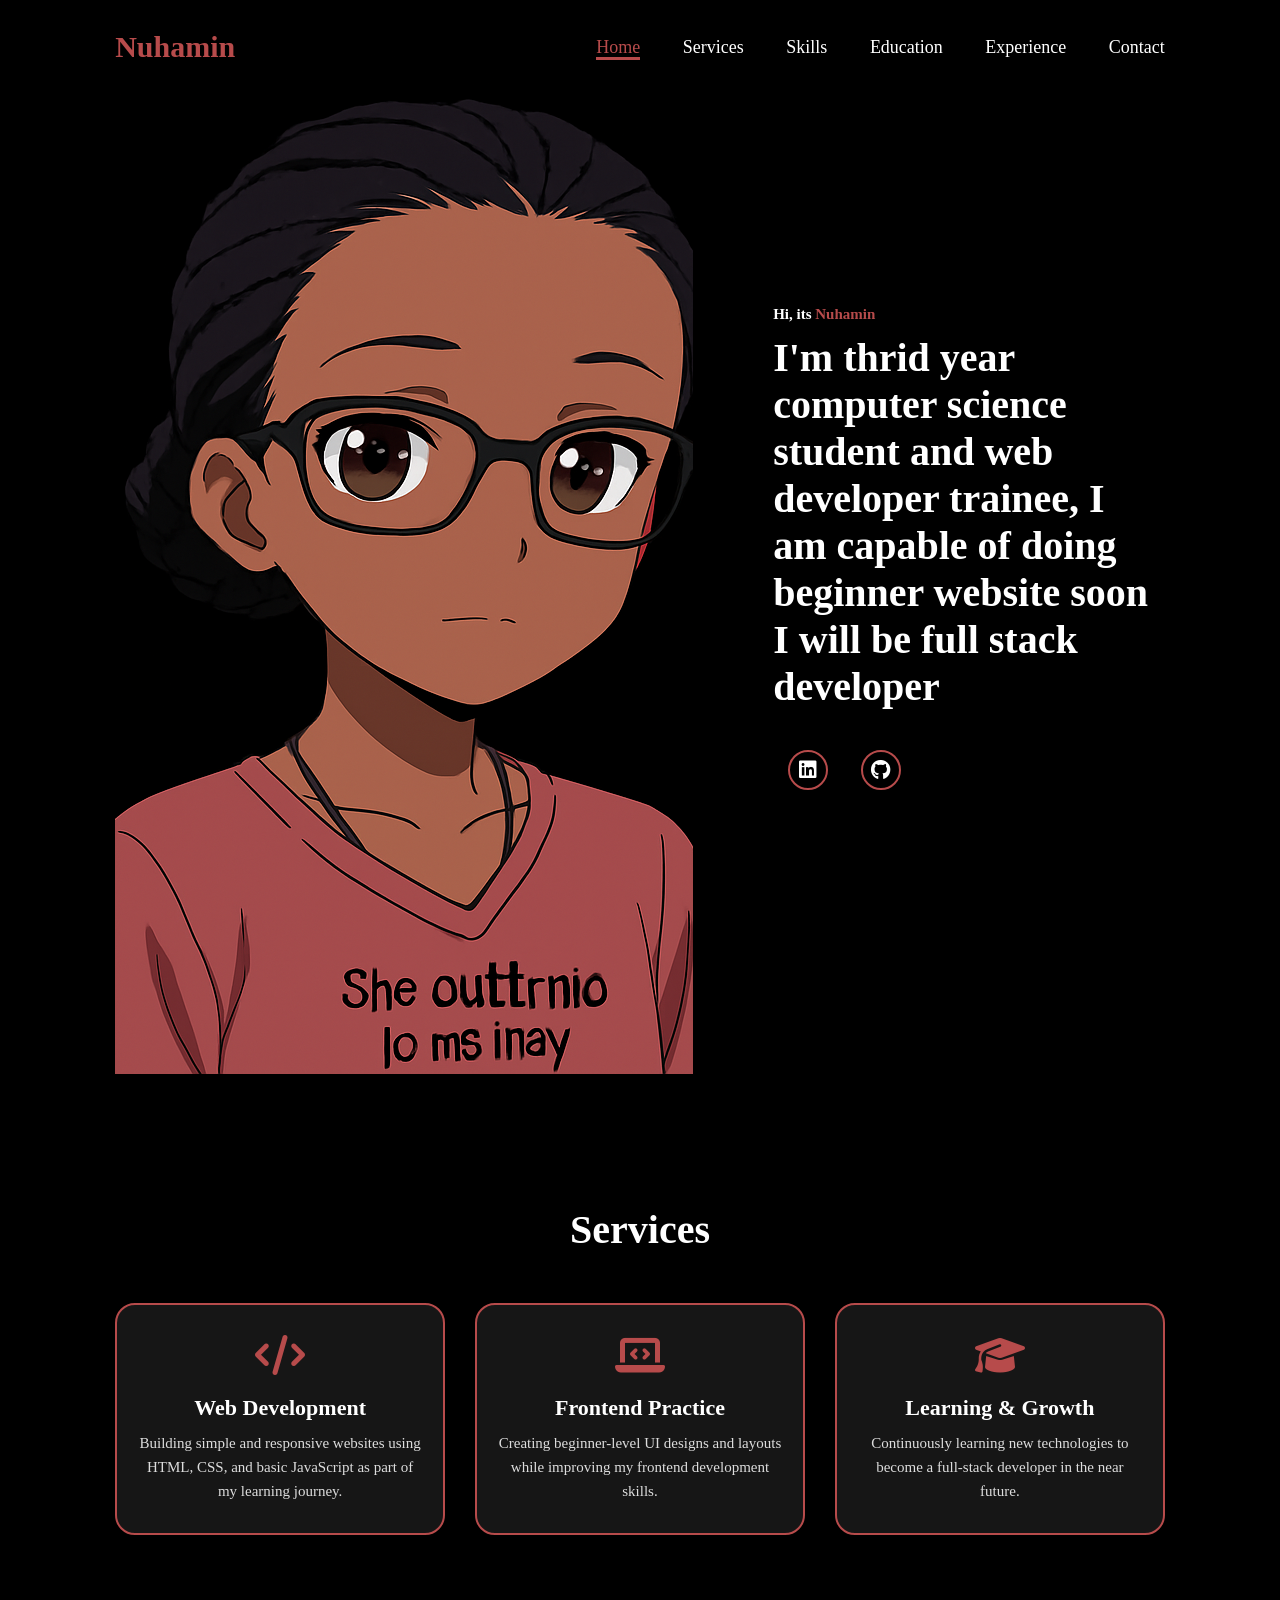
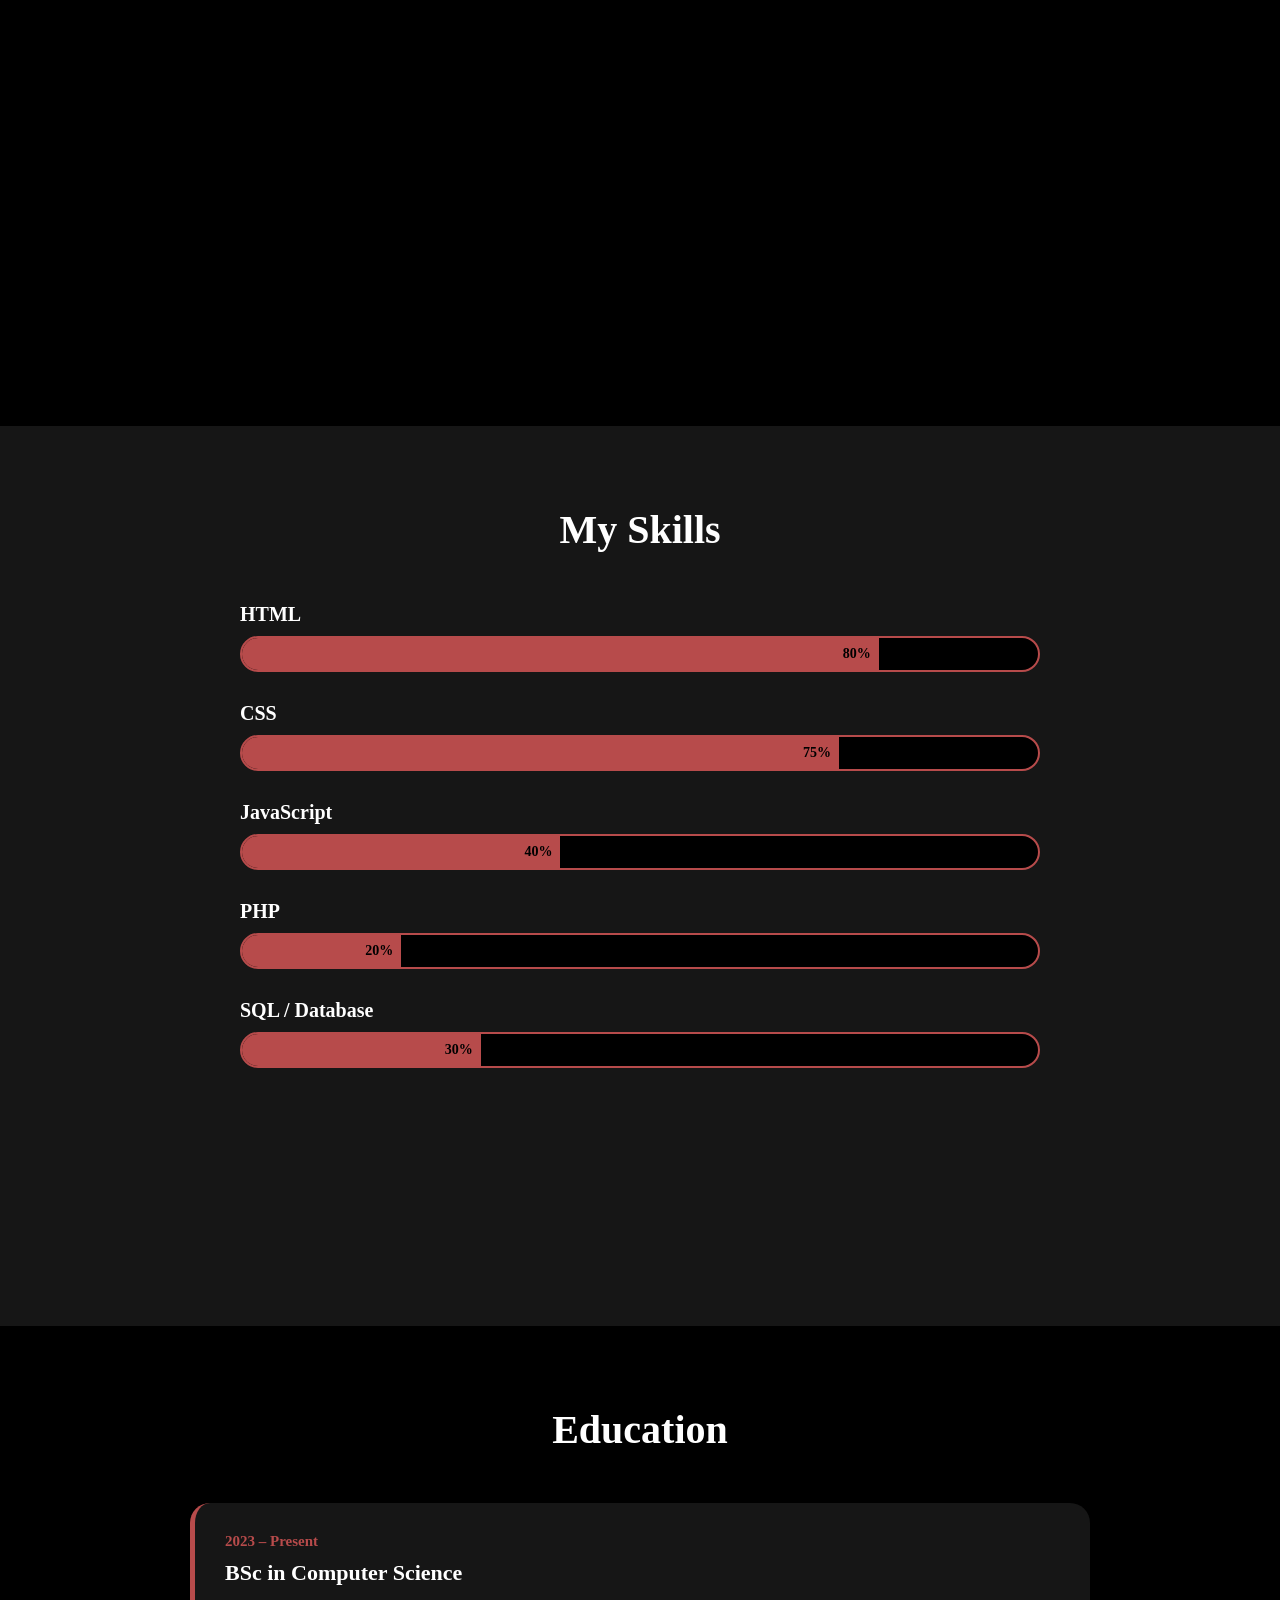
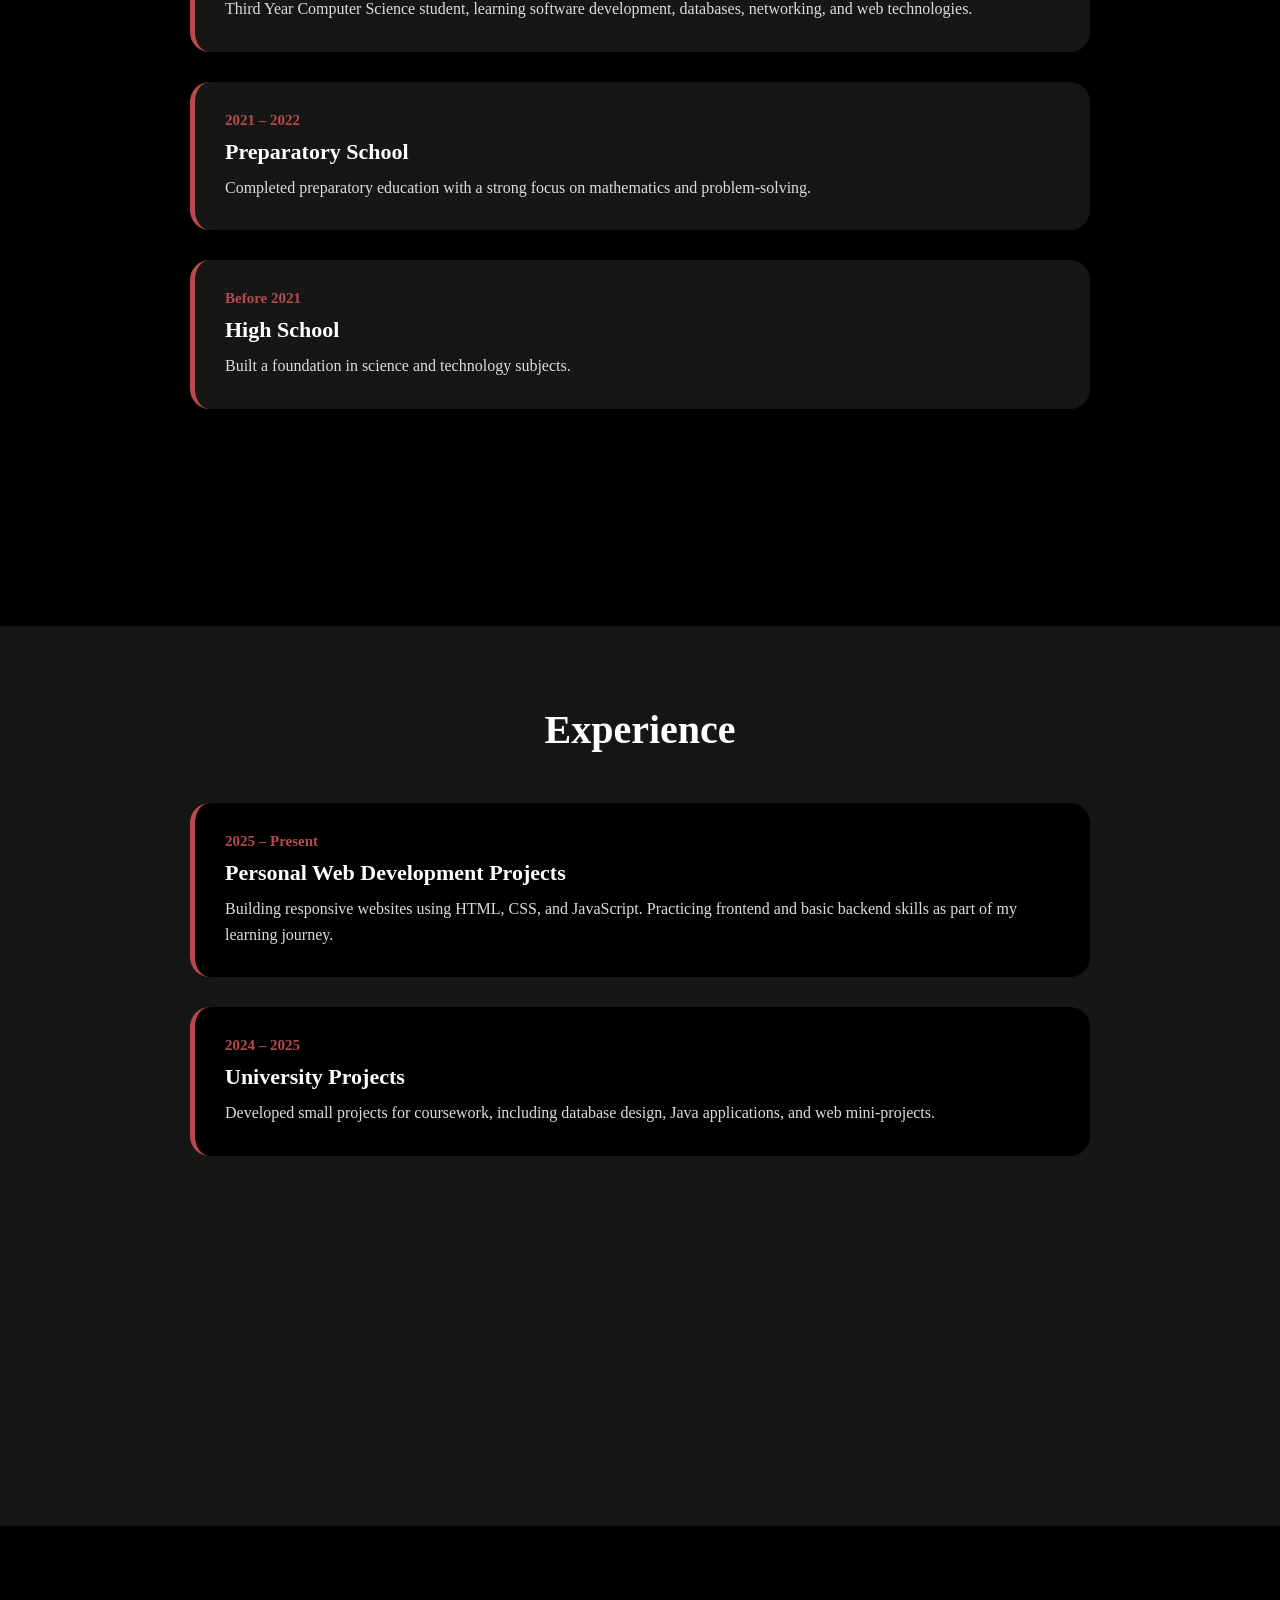
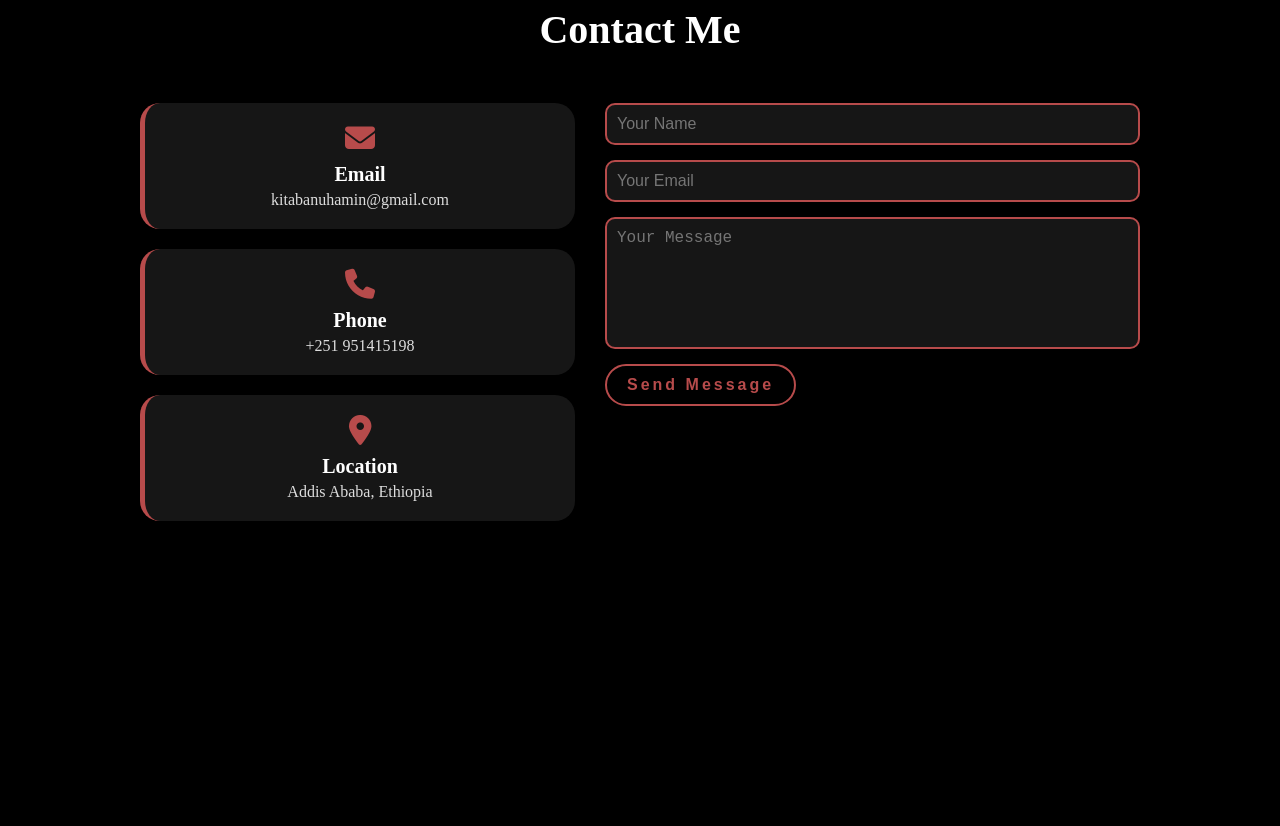
==== index.html @ d0e61592 "Rename portifolio.html to index.html" ====
<!doctype html>
<html lang="en">
  <head>
    <meta charset="UTF-8" />
    <meta name="viewport" content="width=device-width, initial-scale=1.0" />
    <title>Responsive portifolio website</title>
    <link rel="stylesheet" href="portifolio.css" />
    <link
      rel="stylesheet"
      href="https://cdnjs.cloudflare.com/ajax/libs/font-awesome/6.5.2/css/all.min.css"
    />
  </head>
  <body>
    <header>
      <a href="#" class="logo">Nuhamin</a>
      <nav>
        <a href="#" class="active">Home</a>
        <a href="#services">Services</a>
        <a href="#skills">Skills</a>
        <a href="#education">Education</a>
        <a href="#experience">Experience</a>
        <a href="#contact">Contact</a>
      </nav>
    </header>
    <section class="home">
      <div class="home-img">
        <img src="Nuha.png" alt="" />
      </div>
      <div class="home-content">
        <h1>Hi, its <span>Nuhamin</span></h1>
        <br />
        <h3 class="typing-text">
          I'm thrid year computer science student and web developer trainee, I
          am capable of doing beginner website soon I will be full stack
          developer
        </h3>

        <div class="social-icon">
          <a href="https://www.linkedin.com/in/Nuhamin Dagne">
            <i class="fab fa-linkedin"></i
          ></a>
          <a
            href="https://github.com/marmlu
"
          >
            <i class="fab fa-github"></i
          ></a>
        </div>
      </div>
    </section>
    <section class="services" id="services">
      <h2 class="section-title">Services</h2>

      <div class="services-container">
        <div class="service-box">
          <i class="fas fa-code"></i>
          <h3>Web Development</h3>
          <p>
            Building simple and responsive websites using HTML, CSS, and basic
            JavaScript as part of my learning journey.
          </p>
        </div>

        <div class="service-box">
          <i class="fas fa-laptop-code"></i>
          <h3>Frontend Practice</h3>
          <p>
            Creating beginner-level UI designs and layouts while improving my
            frontend development skills.
          </p>
        </div>

        <div class="service-box">
          <i class="fas fa-graduation-cap"></i>
          <h3>Learning & Growth</h3>
          <p>
            Continuously learning new technologies to become a full-stack
            developer in the near future.
          </p>
        </div>
      </div>
    </section>
    <section class="skills" id="skills">
      <h2 class="section-title">My Skills</h2>

      <div class="skills-container">
        <div class="skill-box">
          <h3>HTML</h3>
          <div class="progress-bar">
            <div class="progress html">80%</div>
          </div>
        </div>

        <div class="skill-box">
          <h3>CSS</h3>
          <div class="progress-bar">
            <div class="progress css">75%</div>
          </div>
        </div>

        <div class="skill-box">
          <h3>JavaScript</h3>
          <div class="progress-bar">
            <div class="progress js">40%</div>
          </div>
        </div>

        <div class="skill-box">
          <h3>PHP</h3>
          <div class="progress-bar">
            <div class="progress java">20%</div>
          </div>
        </div>

        <div class="skill-box">
          <h3>SQL / Database</h3>
          <div class="progress-bar">
            <div class="progress sql">30%</div>
          </div>
        </div>
      </div>
    </section>
    <section class="education" id="education">
      <h2 class="section-title">Education</h2>

      <div class="education-container">
        <div class="education-box">
          <span class="year">2023 – Present</span>
          <h3>BSc in Computer Science</h3>
          <p>
            Third Year Computer Science student, learning software development,
            databases, networking, and web technologies.
          </p>
        </div>

        <div class="education-box">
          <span class="year">2021 – 2022</span>
          <h3>Preparatory School</h3>
          <p>
            Completed preparatory education with a strong focus on mathematics
            and problem-solving.
          </p>
        </div>

        <div class="education-box">
          <span class="year">Before 2021</span>
          <h3>High School</h3>
          <p>Built a foundation in science and technology subjects.</p>
        </div>
      </div>
    </section>
    <section class="experience" id="experience">
      <h2 class="section-title">Experience</h2>

      <div class="experience-container">
        <div class="experience-box">
          <span class="year">2025 – Present</span>
          <h3>Personal Web Development Projects</h3>
          <p>
            Building responsive websites using HTML, CSS, and JavaScript.
            Practicing frontend and basic backend skills as part of my learning
            journey.
          </p>
        </div>

        <div class="experience-box">
          <span class="year">2024 – 2025</span>
          <h3>University Projects</h3>
          <p>
            Developed small projects for coursework, including database design,
            Java applications, and web mini-projects.
          </p>
        </div>
      </div>
    </section>
    <section class="contact" id="contact">
      <h2 class="section-title">Contact Me</h2>

      <div class="contact-container">
        <div class="contact-info">
          <div class="info-box">
            <i class="fas fa-envelope"></i>
            <h3>Email</h3>
            <p>kitabanuhamin@gmail.com</p>
          </div>
          <div class="info-box">
            <i class="fas fa-phone"></i>
            <h3>Phone</h3>
            <p>+251 951415198</p>
          </div>
          <div class="info-box">
            <i class="fas fa-map-marker-alt"></i>
            <h3>Location</h3>
            <p>Addis Ababa, Ethiopia</p>
          </div>
        </div>

        <form class="contact-form" action="contact.php" method="POST">
          <input type="text" name="name" placeholder="Your Name" required />
          <input type="email" name="email" placeholder="Your Email" required />
          <textarea
            name="message"
            rows="6"
            placeholder="Your Message"
            required
          ></textarea>
          <button type="submit" name="submit" class="btn">Send Message</button>
        </form>
      </div>
    </section>
  </body>
</html>
---- portifolio.css ----
* {
  margin: 0;
  padding: 0;
  box-sizing: border-box;
  text-decoration: none;
  border: none;
  outline: none;
  font-family: "Poppins" sans-serif;
}

html {
  font-size: 62.5%;
}

body {
  width: 100%;
  height: 100vh;
  overflow-x: hidden;
  background-color: black;
  color: white;
}

header {
  margin-top: 20px;
  position: fixed;
  top: 0;
  left: 0;
  width: 100%;
  padding: 1rem 9%;
  background-color: transparent;
  filter: drop-shadow(10px);
  display: flex;
  justify-content: space-between;
  align-items: center;
  z-index: 100;
}

.logo {
  font-size: 3rem;
  color: #b74b4b;
  font-weight: 800;
  cursor: pointer;
}

.logo:hover {
  transform: scale(1, 1);
}
nav a {
  font-size: 1.8rem;
  color: white;
  margin-left: 4rem;
  font-weight: 500;
  transition: 0.3s easer;
  border-bottom: 3px solid transparent;
}

nav a:hover,
nav a.active {
  color: #b74b4b;
  border-bottom: 3px solid #b74b4b;
}

@media (max-width: 995px) {
  nav {
    position: absolute;
    display: none;
    top: 0;
    right: 0;
    width: 40%;
    border-left: 3px solid #b74b4b;
    border-bottom: 3px solid #b74b4b;
    border-bottom-left-radius: 2rem;
    padding: 1rem solid;
    background-color: #161616;
    border-top: 0.1rem solid rgba(0, 0, 0, 0, 1);
  }

  nav.active {
    display: block;
  }

  nav a {
    display: block;
    font-size: 2rem;
    margin: 3rem;
  }
  nav a:hover,
  nav a.active {
    padding: 1rem;
    padding-radius: 0.5rem;
    border-bottom: 0.5rem solid #b74b4b;
  }
}

section {
  min-height: 100vh;
  padding: 5rem 9% 5rem;
}

.home {
  display: flex;
  justify-content: center;
  align-items: center;
  gap: 8rem;
  background-color: black;
}

.home.home-content h1 {
  font-size: 6rem;
  font-weight: 700px;
  line-height: 1.3;
}

span {
  color: #b74b4b;
}

.home-content h3 {
  font-size: 4rem;
  margin-bottom: 1rem;
  font-weight: 700;
}

.home-content p {
  font-size: 1.6rem;
}

.home-img {
  border-radius: 50%;
}

.home-img.img {
  position: relative;
  width: 30vw;
  border-radius: 50%;
  box-shadow: 0 0 25px solid;
  cursor: pointer;
  transition: 0.2s linear;
}

.home-img.img:hover {
  font-size: 1.8rem;
  font-weight: 500;
}

.social-icon a {
  display: inline-flex;
  justify-content: center;
  align-items: center;
  width: 4rem;
  height: 4rem;
  background-color: transparent;
  border: 0.2rem solid #b74b4b;
  font-size: 2rem;
  border-radius: 50%;
  margin: 3rem 1.5rem 3rem;
  transition: 0.3s ease;
  color: white;
}

.social-icon a:hover {
  color: black;
  transform: scale(1.3) translateY(-5px);
  background-color: #b74b4b;
  box-shadow: 0 0 25px #b74b4b;
}

.btn {
  display: inline-block;
  padding: 1rem 2rem;
  background-color: black;
  border-radius: 4rem;
  font-size: 1.6rem;
  color: #b74b4b;
  letter-spacing: 0.3rem;
  font-weight: 600;
  border: 2px solid #b74b4b;
  transition: 0.3s ease;
  cursor: pointer;
}

.btn:hover {
  transform: scale3d(1.03);
  background-color: #b74b4b;
  color: black;
  border-bottom: 0 0 25px #b74b4b;
}
.typing-text {
  font-size: 34px;
  font-weight: 600;
  min-width: 280px;
}

.typing-text span {
  position: relative;
}

.typing-text span:after {
  content: "";
  background-color: black;
  position: absolute;
  width: calc(100% + 8px);
  height: 100%;
  border-left: 3px solid black;
  right: -8;
  animation: cursor 0.6s infinite;
}

@media (max-width: 1000px) {
  .home {
    gap: 4rem;
  }
}

@media (max-width: 995px) {
  .home {
    flex-direction: column;
    margin: 5rem 4rem;
  }

  .home.home-content h3 {
    font-size: 2.5rem;
  }
  .home-content h1 {
    font-size: 5rem;
  }

  .home-img.img {
    width: 70vw;
    margin-top: 4rem;
  }
}
.services {
  background-color: black;
  padding: 8rem 9%;
  text-align: center;
}

.section-title {
  font-size: 4rem;
  color: white;
  margin-bottom: 5rem;
}

.services-container {
  display: grid;
  grid-template-columns: repeat(auto-fit, minmax(250px, 1fr));
  gap: 3rem;
}

.service-box {
  background-color: #161616;
  padding: 3rem 2rem;
  border-radius: 2rem;
  border: 2px solid #b74b4b;
  transition: 0.3s ease;
}

.service-box i {
  font-size: 4rem;
  color: #b74b4b;
  margin-bottom: 2rem;
}

.service-box h3 {
  font-size: 2.2rem;
  margin-bottom: 1rem;
}

.service-box p {
  font-size: 1.5rem;
  color: #ddd;
  line-height: 1.6;
}

.service-box:hover {
  transform: translateY(-10px);
  box-shadow: 0 0 25px #b74b4b;
}
.skills {
  background-color: #161616;
  padding: 8rem 9%;
  text-align: center;
}

.skills-container {
  max-width: 800px;
  margin: auto;
}

.skill-box {
  margin-bottom: 3rem;
  text-align: left;
}

.skill-box h3 {
  font-size: 2rem;
  margin-bottom: 1rem;
}

.progress-bar {
  width: 100%;
  background-color: black;
  border-radius: 2rem;
  overflow: hidden;
  border: 2px solid #b74b4b;
}

.progress {
  padding: 0.8rem;
  text-align: right;
  font-size: 1.4rem;
  font-weight: bold;
  color: black;
  background-color: #b74b4b;
}

/* Skill Levels */

.progress.html {
  width: 80%;
}

.progress.css {
  width: 75%;
}

.progress.js {
  width: 40%;
}

.progress.java {
  width: 20%;
}

.progress.sql {
  width: 30%;
}
.education {
  background-color: black;
  padding: 8rem 9%;
  text-align: center;
}

.education-container {
  max-width: 900px;
  margin: auto;
  display: flex;
  flex-direction: column;
  gap: 3rem;
}

.education-box {
  background-color: #161616;
  padding: 3rem;
  border-radius: 2rem;
  border-left: 5px solid #b74b4b;
  text-align: left;
  transition: 0.3s ease;
}

.education-box:hover {
  transform: translateX(10px);
  box-shadow: 0 0 25px #b74b4b;
}

.education-box .year {
  font-size: 1.5rem;
  color: #b74b4b;
  font-weight: 600;
}

.education-box h3 {
  font-size: 2.2rem;
  margin: 1rem 0;
}

.education-box p {
  font-size: 1.6rem;
  color: #ddd;
  line-height: 1.6;
}
.experience {
  background-color: #161616;
  padding: 8rem 9%;
  text-align: center;
}

.experience-container {
  max-width: 900px;
  margin: auto;
  display: flex;
  flex-direction: column;
  gap: 3rem;
}

.experience-box {
  background-color: black;
  padding: 3rem;
  border-radius: 2rem;
  border-left: 5px solid #b74b4b;
  text-align: left;
  transition: 0.3s ease;
}

.experience-box:hover {
  transform: translateX(10px);
  box-shadow: 0 0 25px #b74b4b;
}

.experience-box .year {
  font-size: 1.5rem;
  color: #b74b4b;
  font-weight: 600;
}

.experience-box h3 {
  font-size: 2.2rem;
  margin: 1rem 0;
}

.experience-box p {
  font-size: 1.6rem;
  color: #ddd;
  line-height: 1.6;
}
.contact {
  background-color: black;
  padding: 8rem 9%;
  text-align: center;
}

.contact-container {
  display: flex;
  flex-wrap: wrap;
  justify-content: space-between;
  gap: 3rem;
  max-width: 1000px;
  margin: auto;
}

.contact-info {
  flex: 1 1 300px;
  display: flex;
  flex-direction: column;
  gap: 2rem;
}

.info-box {
  background-color: #161616;
  padding: 2rem;
  border-radius: 2rem;
  border-left: 5px solid #b74b4b;
  text-align: center;
}

.info-box i {
  font-size: 3rem;
  color: #b74b4b;
  margin-bottom: 1rem;
}

.info-box h3 {
  font-size: 2rem;
  margin-bottom: 0.5rem;
}

.info-box p {
  font-size: 1.6rem;
  color: #ddd;
}

.contact-form {
  flex: 1 1 400px;
  display: flex;
  flex-direction: column;
  gap: 1.5rem;
}

.contact-form input,
.contact-form textarea {
  padding: 1rem;
  border-radius: 1rem;
  border: 2px solid #b74b4b;
  background-color: #161616;
  color: white;
  font-size: 1.6rem;
  resize: none;
}

.contact-form input:focus,
.contact-form textarea:focus {
  outline: none;
  border-color: #fff;
}

.contact-form .btn {
  align-self: flex-start;
  padding: 1rem 2rem;
  font-size: 1.6rem;
  background-color: black;
  color: #b74b4b;
  border: 2px solid #b74b4b;
  border-radius: 4rem;
  cursor: pointer;
  transition: 0.3s ease;
}

.contact-form .btn:hover {
  background-color: #b74b4b;
  color: black;
  transform: scale(1.05);
}
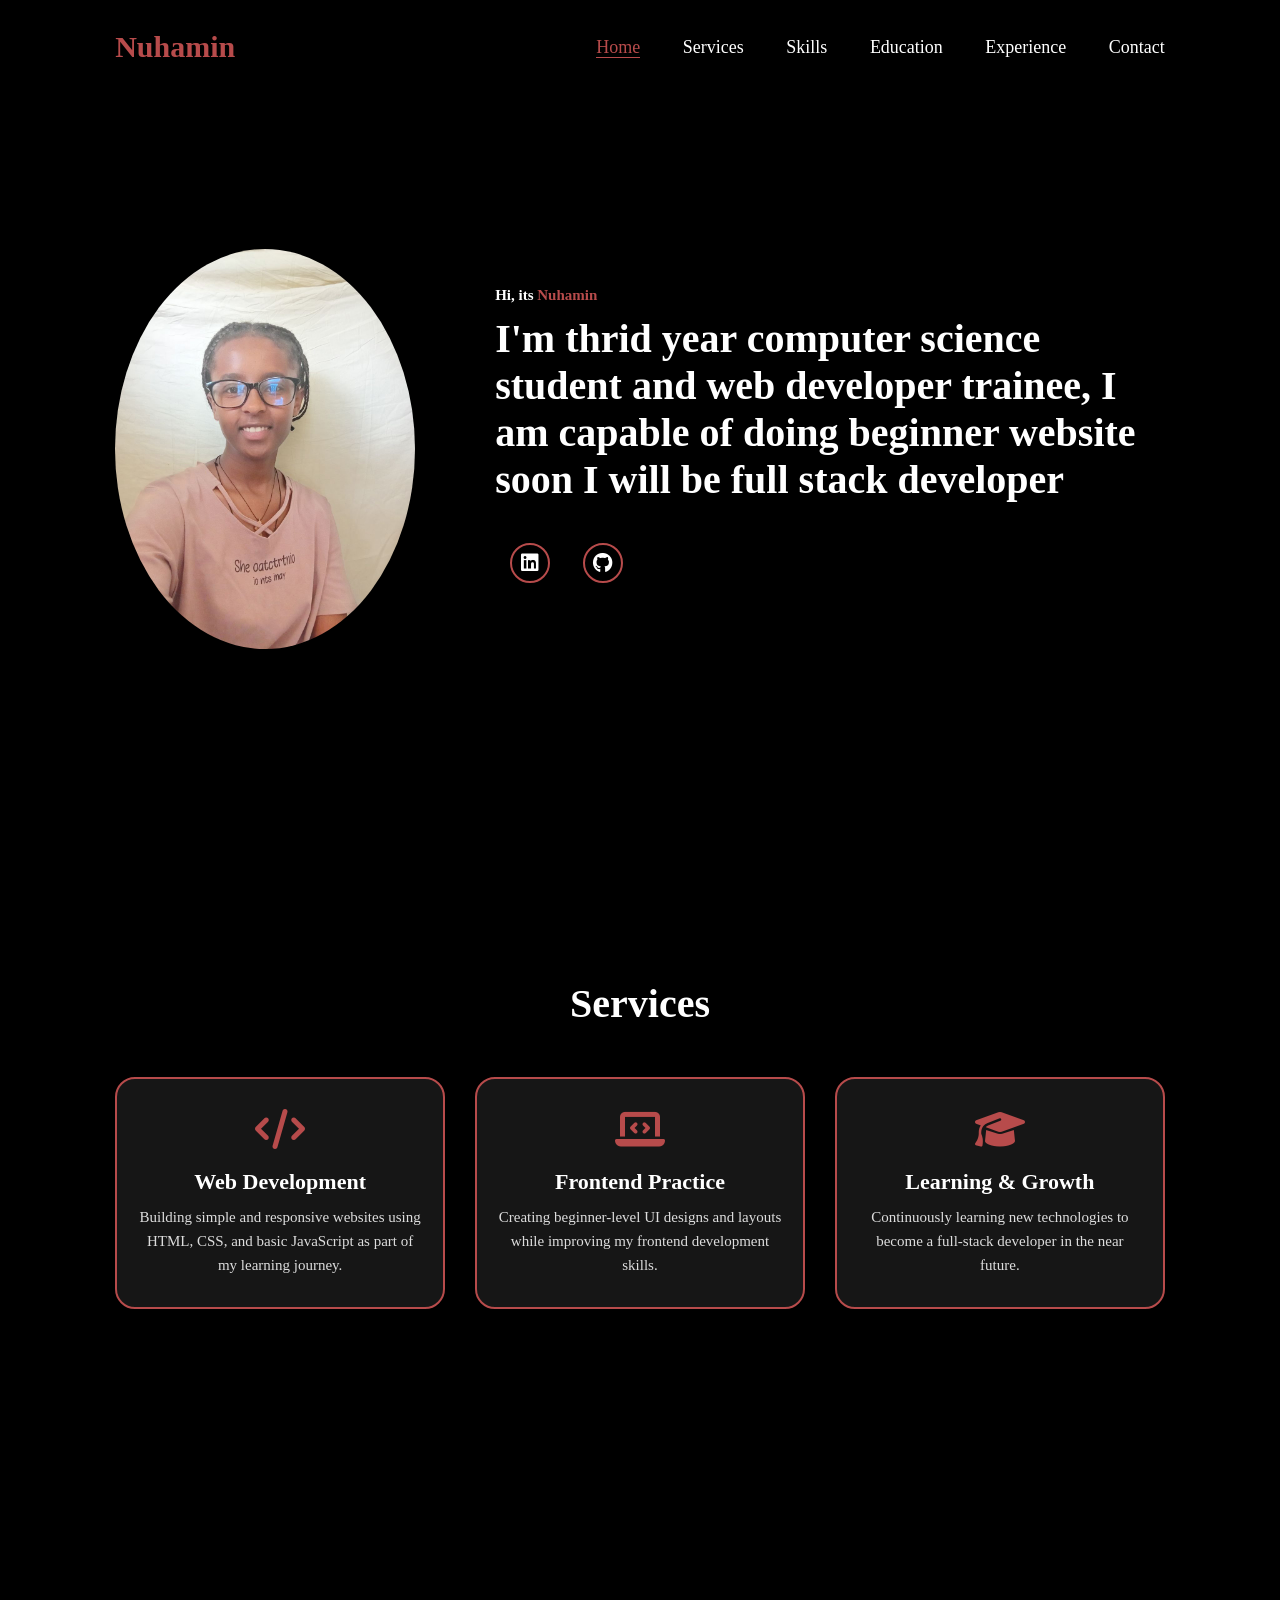
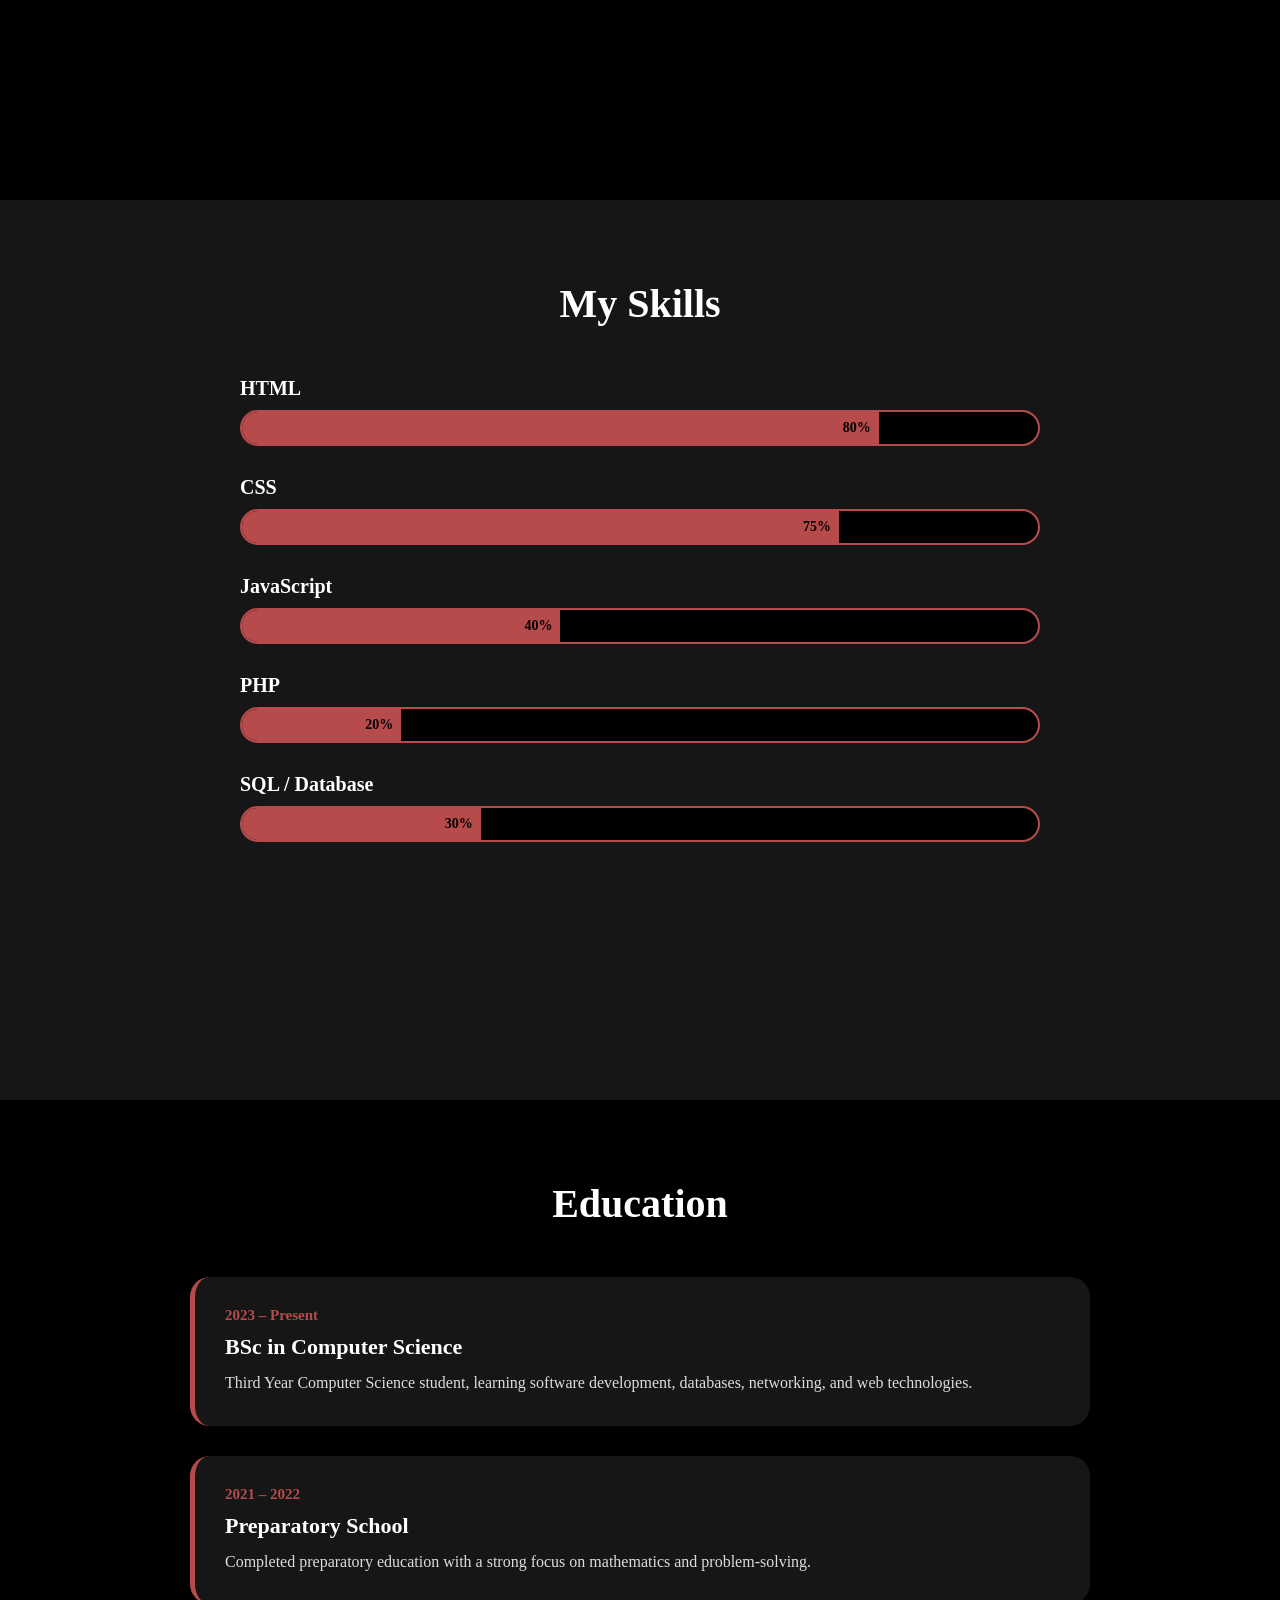
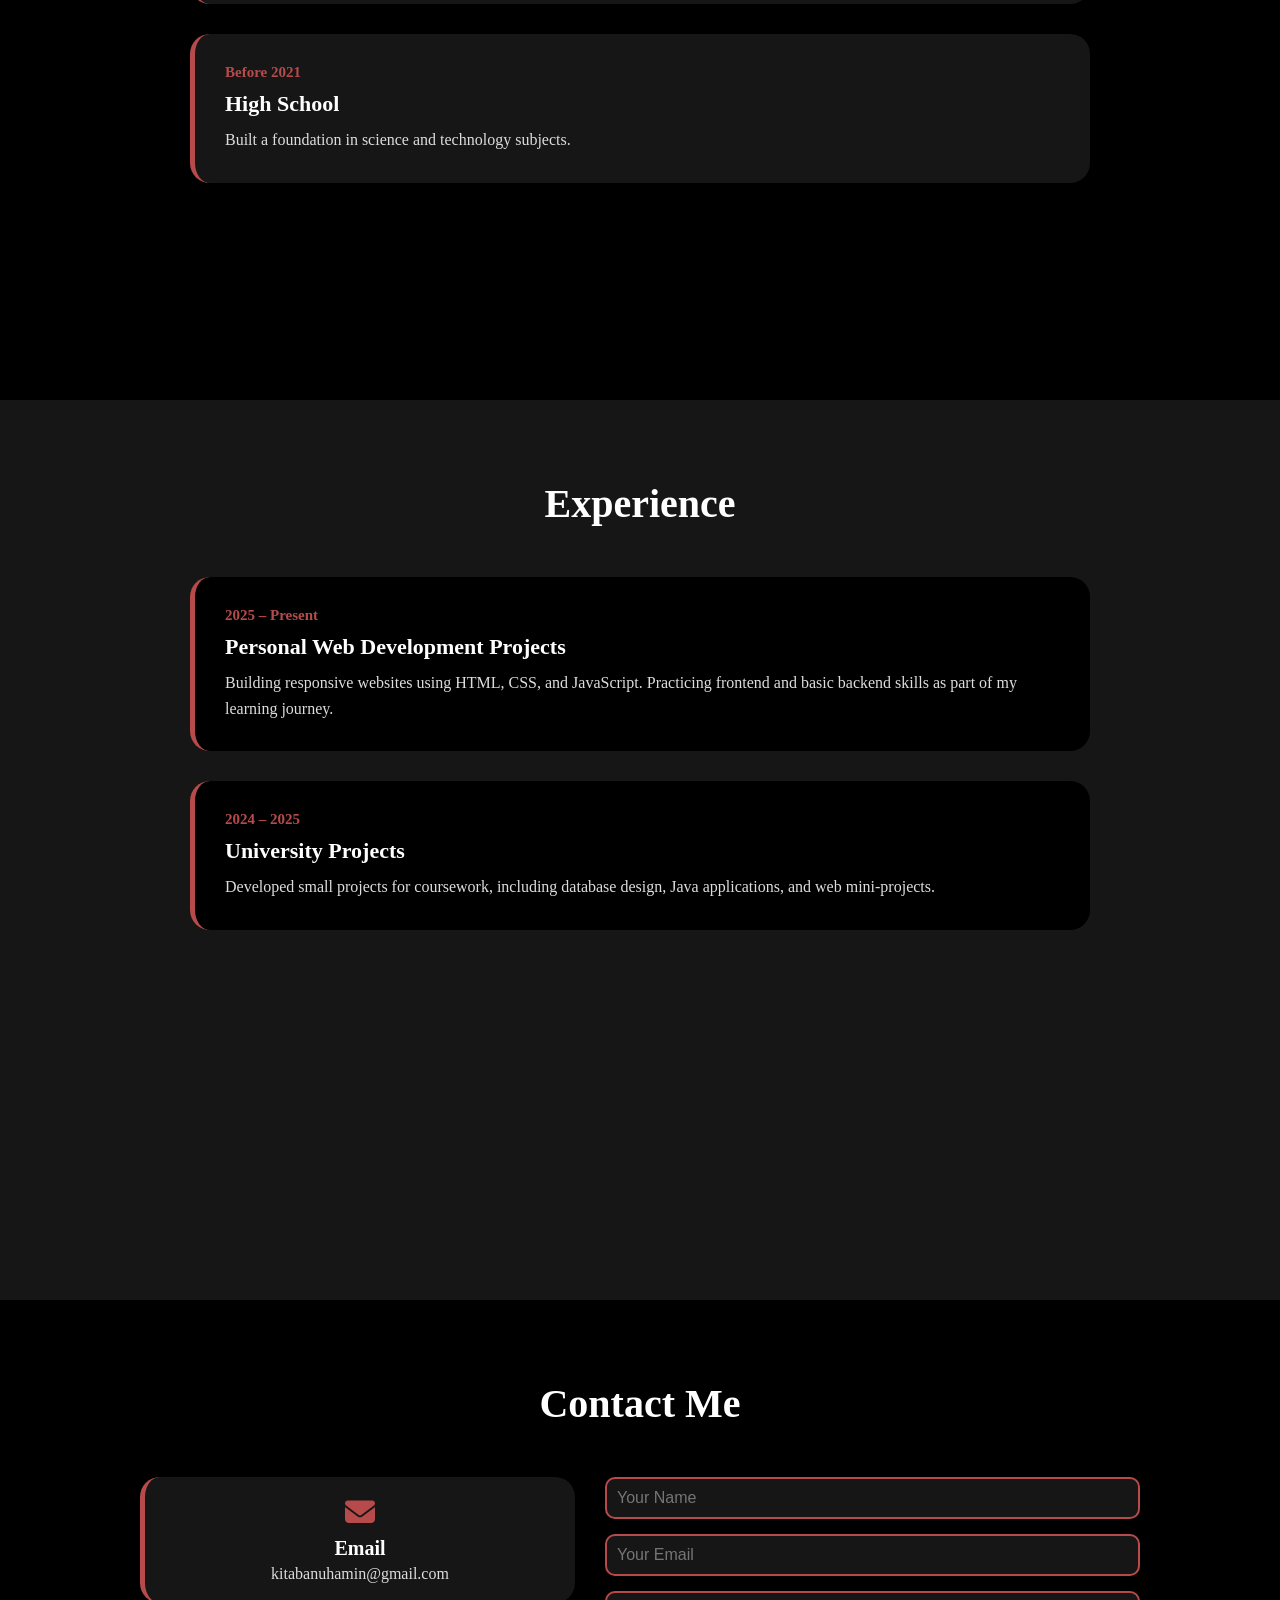
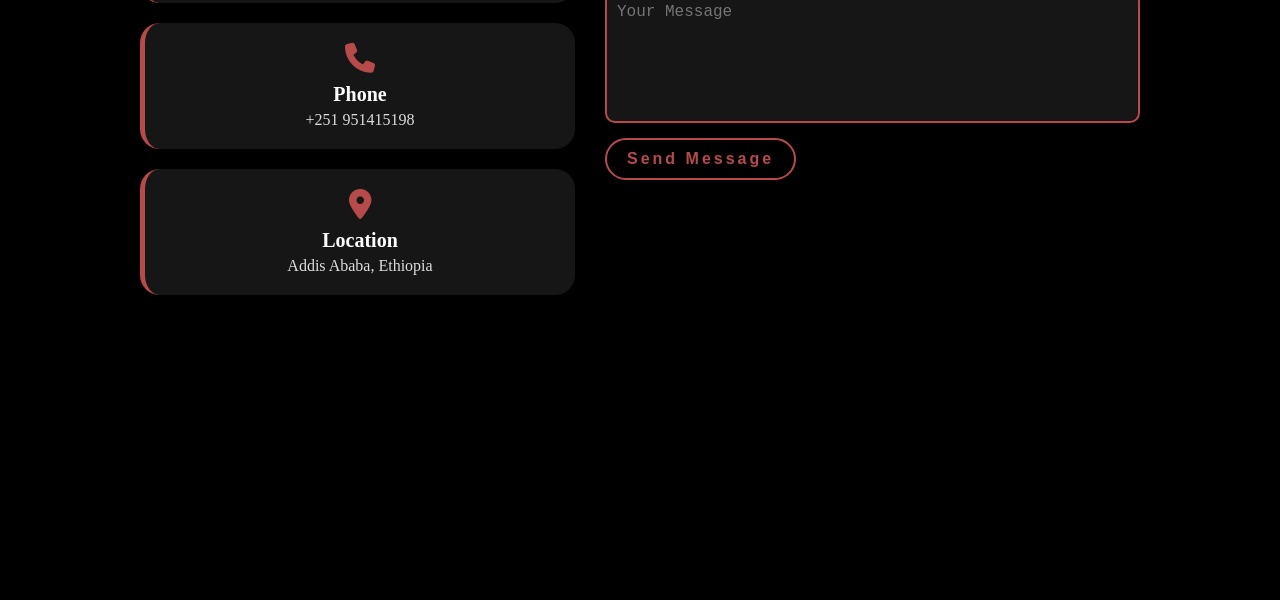
==== commit a7eebdd5: "Edit nav element (its responsive)" ====
--- a/index.html
+++ b/index.html
@@ -23,8 +23,8 @@
       </nav>
     </header>
     <section class="home">
-      <div class="home-img">
-        <img src="Nuha.png" alt="" />
+      <div >
+        <img class="home-img" src="me.png" alt="" />
       </div>
       <div class="home-content">
         <h1>Hi, its <span>Nuhamin</span></h1>
--- a/portifolio.css
+++ b/portifolio.css
@@ -57,7 +57,7 @@
 nav a:hover,
 nav a.active {
   color: #b74b4b;
-  border-bottom: 3px solid #b74b4b;
+  border-bottom: 1px solid #b74b4b;
 }
 
 @media (max-width: 995px) {
@@ -66,12 +66,11 @@
     display: none;
     top: 0;
     right: 0;
-    width: 40%;
-    border-left: 3px solid #b74b4b;
-    border-bottom: 3px solid #b74b4b;
+    width: 10%;
+    height: 100px;
     border-bottom-left-radius: 2rem;
-    padding: 1rem solid;
-    background-color: #161616;
+    padding: 0.1rem solid;
+    background-color: transparent;
     border-top: 0.1rem solid rgba(0, 0, 0, 0, 1);
   }
 
@@ -81,12 +80,12 @@
 
   nav a {
     display: block;
-    font-size: 2rem;
-    margin: 3rem;
+    font-size: 1.8rem;
+    margin: 1rem;
   }
   nav a:hover,
   nav a.active {
-    padding: 1rem;
+    padding: 1.5rem;
     padding-radius: 0.5rem;
     border-bottom: 0.5rem solid #b74b4b;
   }
@@ -104,7 +103,9 @@
   gap: 8rem;
   background-color: black;
 }
-
+.home-img {
+  width: 300px;
+}
 .home.home-content h1 {
   font-size: 6rem;
   font-weight: 700px;
@@ -229,6 +230,13 @@
     width: 70vw;
     margin-top: 4rem;
   }
+  nav {
+    display: flex;
+    flex-direction: column;
+    background-color: none;
+    width: 200px;
+    margin: 0px;
+  }
 }
 .services {
   background-color: black;
